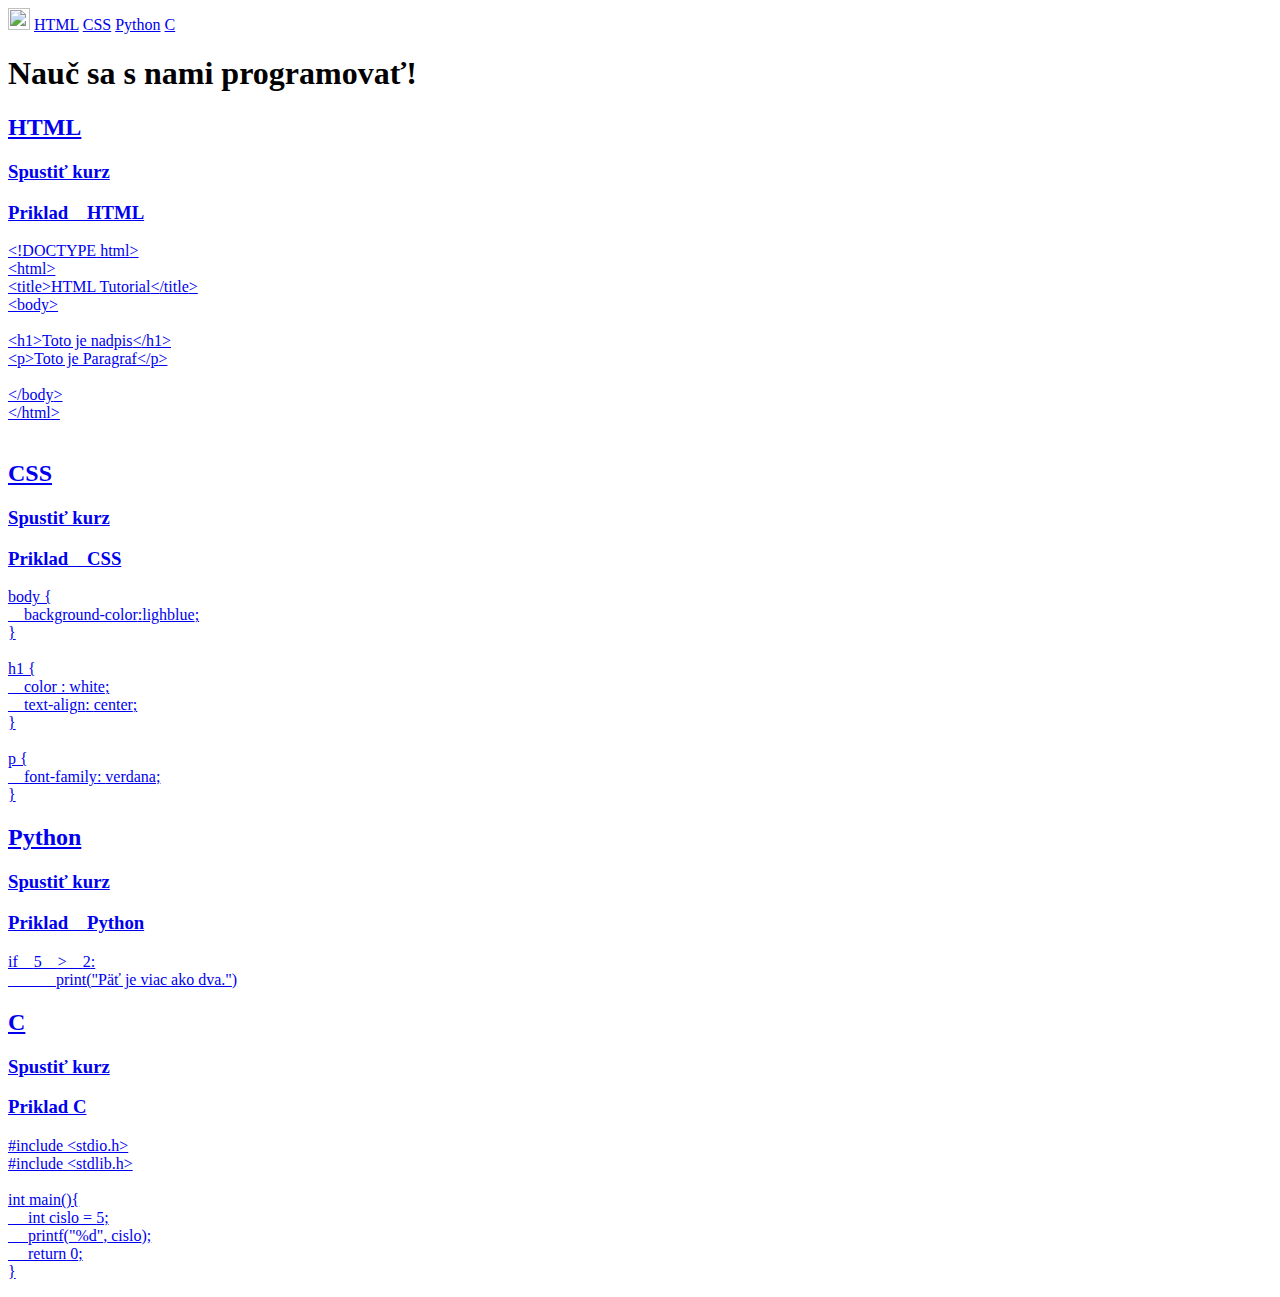
==== index.html @ 9180a60b "AKSDOPASJ IOFHUIASGUI A" ====
<!DOCTYPE html>
<html lang="sk">

<head>
    <meta name="viewport" content="width=device-width, initial-scale=1.0">
    <link rel="stylesheet" href="style.css">
    <title>Document</title>
</head>

<body>
    <header>
        <!-- Left menu: výber lekcie jazyka-->
        <div class="jazyky">
            <a href="index.html" class="selected"><img src="home.png" width="22" height="22" class="obrazok"></a>
            <a href="HTML_tutorial.html">HTML</a>
            <a href="CSS_tutorial.html">CSS</a>
            <a href="PYTHON_tutorial.html">Python</a>
            <a href="C_tutorial.html">C</a>
        </div>
    </header>
    <main>
        <h1>Nauč sa s nami programovať!</h1>
        <a href="HTML_tutorial.html" id="panel" class="html">
            <div class="link_kurz">
                <h2>HTML</h2>
                <h3>Spustiť&nbsp;kurz</h3>
            </div>
            <div class="priklad">
                <div class="vzor">
                    <h3>Priklad&emsp;HTML</h3>
                    <p class="code">
                        <span class="modra">&lt;</span><span class="hneda">!DOCTYPE</span><span class="cervena"> html</span><span class="modra"></span><span class="modra">&gt;</span>
                        <br>
                        <span class="modra">&lt;</span><span class="hneda">html</span><span class="modra">&gt;</span>
                        <br>
                        <span class="modra">&lt;</span><span class="hneda">title</span><span class="modra">&gt;</span>HTML Tutorial<span class="modra">&lt;</span><span class="hneda">/title</span><span class="modra">&gt;</span>
                        <br>
                        <span class="modra">&lt;</span><span class="hneda">body</span><span class="modra">&gt;</span>
                        <br><br>
                        <span class="modra">&lt;</span><span class="hneda">h1</span><span class="modra">&gt;</span>Toto je nadpis<span class="modra">&lt;</span><span class="hneda">/h1</span><span class="modra">&gt;</span>
                        <br>
                        <span class="modra">&lt;</span><span class="hneda">p</span><span class="modra">&gt;</span>Toto je Paragraf<span class="modra">&lt;</span><span class="hneda">/p</span><span class="modra">&gt;</span>
                        <br><br>
                        <span class="modra">&lt;</span><span class="hneda">/body</span><span class="modra">&gt;</span>
                        <br>
                        <span class="modra">&lt;</span><span class="hneda">/html</span><span class="modra">&gt;</span>
                        <br><br>
                    </p>
                </div>
            </div>
        </a>
        <a href="CSS_tutorial.html" id="panel" class="css">
            <div class="link_kurz">
                <h2>CSS</h2>
                <h3>Spustiť&nbsp;kurz</h3>
            </div>
            <div class="priklad">
                <div class="vzor">
                    <h3>Priklad&emsp;CSS</h3>
                    <p class="code">
                        <span class="hneda"> body</span> {
                        <br>
                        <span class="cervena">&emsp;background-color</span>:<span class="modra">lighblue</span>;
                        <br> }
                        <br><br>
                        <span class="hneda">h1</span> {
                        <br>
                        <span class="cervena">&emsp;color</span> : <span class="modra">white</span>;
                        <br>
                        <span class="cervena">&emsp;text-align</span>: <span class="modra">center</span>;
                        <br> }
                        <br><br>
                        <span class="henda">p</span> {
                        <br>
                        <span class="cervena">&emsp;font-family</span>: <span class="modra">verdana</span>;
                        <br> }
                    </p>
                </div>
            </div>
        </a>
        <a href="PYTHON_tutorial.html" id="panel" class="python">
            <div class="link_kurz">
                <h2>Python</h2>
                <h3>Spustiť&nbsp;kurz</h3>
            </div>
            <div class="priklad">
                <div class="vzor">
                    <h3>Priklad&emsp;Python</h3>
                    <p class="code">
                        <span class="modra">if&emsp;</span><span class="cervena">5&emsp;</span>>&emsp;<span class="cervena">2</span>:
                        <br> &emsp;&emsp;&emsp;print(<span class="hneda">"Päť je viac ako dva."</span>)
                    </p>
                </div>
            </div>
        </a>
        <a href="C_tutorial.html" id="panel" class="c">
            <div class="link_kurz">
                <h2>C</h2>
                <h3>Spustiť&nbsp;kurz</h3>
            </div>
            <div class="priklad">
                <div class="vzor">
                    <h3>Priklad C</h3>
                    <p class="code">
                        <span class="hneda">#include &lt;stdio.h&gt; 
                        <br>#include &lt;stdlib.h&gt;</span><br><br>
                        <span class="modra">int</span> <span class="cervena">main</span>(){<br> &emsp;
                        <span class="modra">int</span> cislo = <span class="modra">5</span>;<br> &emsp;
                        <span class="cervena">printf</span>(<span class="hneda">"%d"</span>,<span class="hneda"> cislo</span>);<br> &emsp;
                        <span class="cervena">return</span> <span class="modra">0</span>;<br>}
                    </p>

                </div>
            </div>
        </a>
    </main>
</body>

</html>
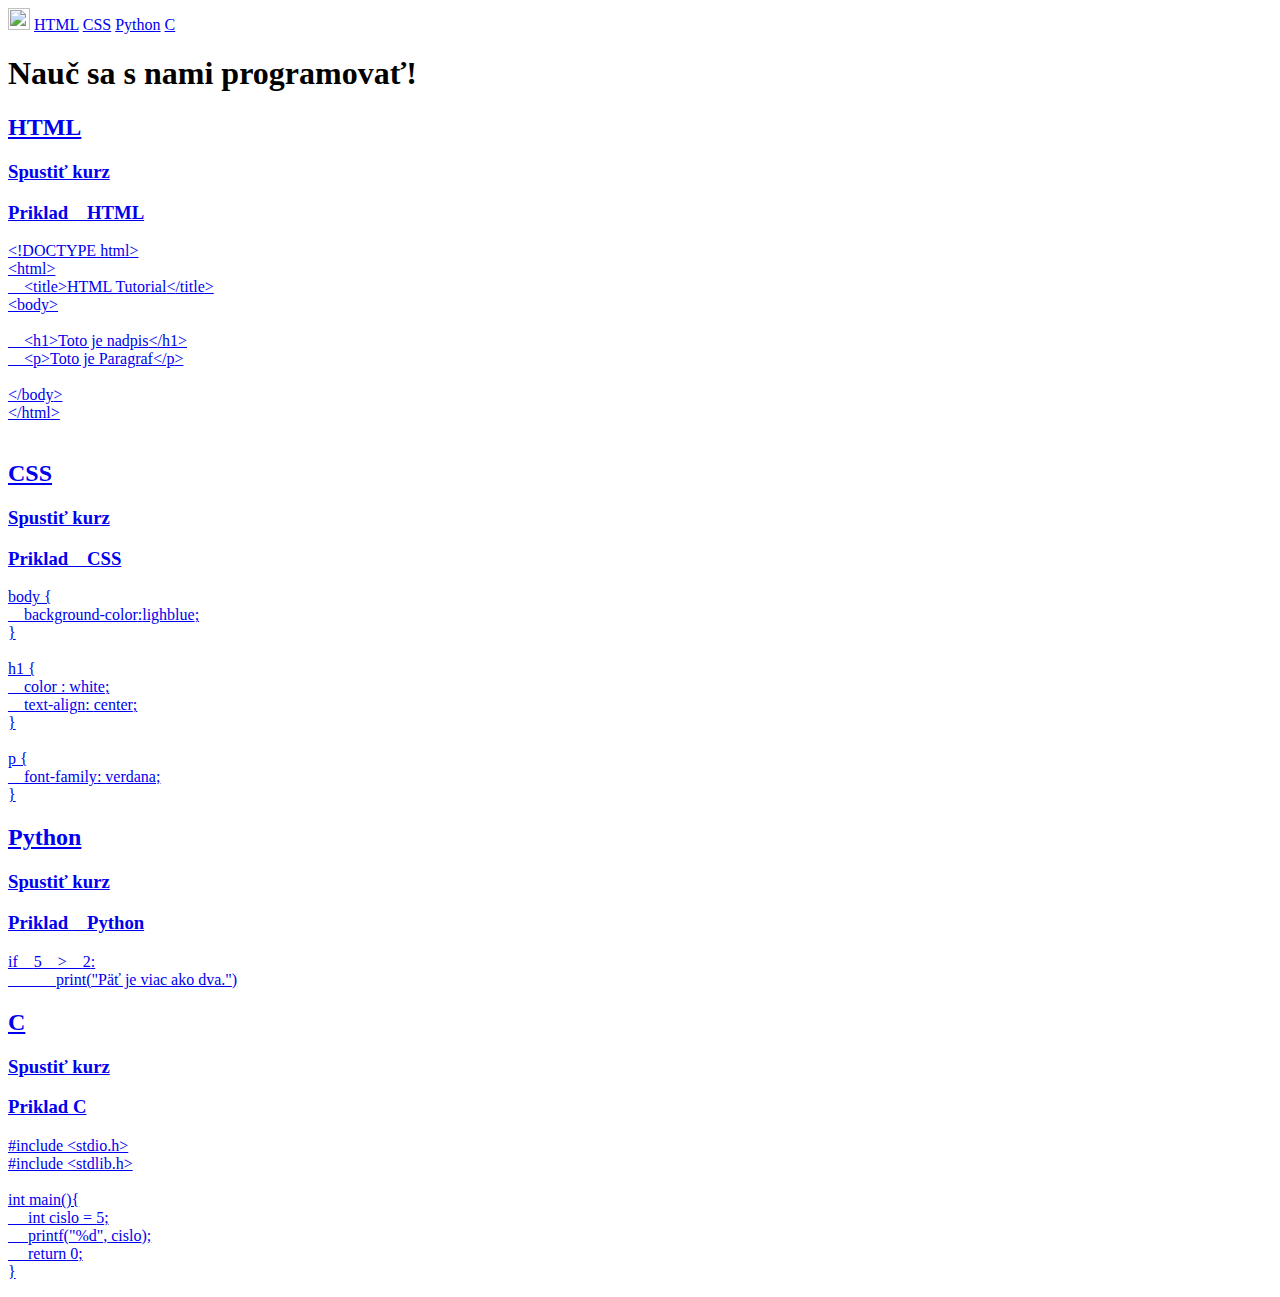
==== commit 624520a5: "..." ====
--- a/index.html
+++ b/index.html
@@ -1,119 +1,118 @@
-<!DOCTYPE html>
-<html lang="sk">
-
-<head>
-    <meta name="viewport" content="width=device-width, initial-scale=1.0">
-    <link rel="stylesheet" href="style.css">
-    <title>Document</title>
-</head>
-
-<body>
-    <header>
-        <!-- Left menu: výber lekcie jazyka-->
-        <div class="jazyky">
-            <a href="index.html" class="selected"><img src="home.png" width="22" height="22" class="obrazok"></a>
-            <a href="HTML_tutorial.html">HTML</a>
-            <a href="CSS_tutorial.html">CSS</a>
-            <a href="PYTHON_tutorial.html">Python</a>
-            <a href="C_tutorial.html">C</a>
-        </div>
-    </header>
-    <main>
-        <h1>Nauč sa s nami programovať!</h1>
-        <a href="HTML_tutorial.html" id="panel" class="html">
-            <div class="link_kurz">
-                <h2>HTML</h2>
-                <h3>Spustiť&nbsp;kurz</h3>
-            </div>
-            <div class="priklad">
-                <div class="vzor">
-                    <h3>Priklad&emsp;HTML</h3>
-                    <p class="code">
-                        <span class="modra">&lt;</span><span class="hneda">!DOCTYPE</span><span class="cervena"> html</span><span class="modra"></span><span class="modra">&gt;</span>
-                        <br>
-                        <span class="modra">&lt;</span><span class="hneda">html</span><span class="modra">&gt;</span>
-                        <br>
-                        <span class="modra">&lt;</span><span class="hneda">title</span><span class="modra">&gt;</span>HTML Tutorial<span class="modra">&lt;</span><span class="hneda">/title</span><span class="modra">&gt;</span>
-                        <br>
-                        <span class="modra">&lt;</span><span class="hneda">body</span><span class="modra">&gt;</span>
-                        <br><br>
-                        <span class="modra">&lt;</span><span class="hneda">h1</span><span class="modra">&gt;</span>Toto je nadpis<span class="modra">&lt;</span><span class="hneda">/h1</span><span class="modra">&gt;</span>
-                        <br>
-                        <span class="modra">&lt;</span><span class="hneda">p</span><span class="modra">&gt;</span>Toto je Paragraf<span class="modra">&lt;</span><span class="hneda">/p</span><span class="modra">&gt;</span>
-                        <br><br>
-                        <span class="modra">&lt;</span><span class="hneda">/body</span><span class="modra">&gt;</span>
-                        <br>
-                        <span class="modra">&lt;</span><span class="hneda">/html</span><span class="modra">&gt;</span>
-                        <br><br>
-                    </p>
-                </div>
-            </div>
-        </a>
-        <a href="CSS_tutorial.html" id="panel" class="css">
-            <div class="link_kurz">
-                <h2>CSS</h2>
-                <h3>Spustiť&nbsp;kurz</h3>
-            </div>
-            <div class="priklad">
-                <div class="vzor">
-                    <h3>Priklad&emsp;CSS</h3>
-                    <p class="code">
-                        <span class="hneda"> body</span> {
-                        <br>
-                        <span class="cervena">&emsp;background-color</span>:<span class="modra">lighblue</span>;
-                        <br> }
-                        <br><br>
-                        <span class="hneda">h1</span> {
-                        <br>
-                        <span class="cervena">&emsp;color</span> : <span class="modra">white</span>;
-                        <br>
-                        <span class="cervena">&emsp;text-align</span>: <span class="modra">center</span>;
-                        <br> }
-                        <br><br>
-                        <span class="henda">p</span> {
-                        <br>
-                        <span class="cervena">&emsp;font-family</span>: <span class="modra">verdana</span>;
-                        <br> }
-                    </p>
-                </div>
-            </div>
-        </a>
-        <a href="PYTHON_tutorial.html" id="panel" class="python">
-            <div class="link_kurz">
-                <h2>Python</h2>
-                <h3>Spustiť&nbsp;kurz</h3>
-            </div>
-            <div class="priklad">
-                <div class="vzor">
-                    <h3>Priklad&emsp;Python</h3>
-                    <p class="code">
-                        <span class="modra">if&emsp;</span><span class="cervena">5&emsp;</span>>&emsp;<span class="cervena">2</span>:
-                        <br> &emsp;&emsp;&emsp;print(<span class="hneda">"Päť je viac ako dva."</span>)
-                    </p>
-                </div>
-            </div>
-        </a>
-        <a href="C_tutorial.html" id="panel" class="c">
-            <div class="link_kurz">
-                <h2>C</h2>
-                <h3>Spustiť&nbsp;kurz</h3>
-            </div>
-            <div class="priklad">
-                <div class="vzor">
-                    <h3>Priklad C</h3>
-                    <p class="code">
-                        <span class="hneda">#include &lt;stdio.h&gt; 
-                        <br>#include &lt;stdlib.h&gt;</span><br><br>
-                        <span class="modra">int</span> <span class="cervena">main</span>(){<br> &emsp;
-                        <span class="modra">int</span> cislo = <span class="modra">5</span>;<br> &emsp;
-                        <span class="cervena">printf</span>(<span class="hneda">"%d"</span>,<span class="hneda"> cislo</span>);<br> &emsp;
-                        <span class="cervena">return</span> <span class="modra">0</span>;<br>}
-                    </p>
-
-                </div>
-            </div>
-        </a>
-    </main>
-</body>
-
+<!DOCTYPE html>
+<html lang="sk">
+
+<head>
+    <meta name="viewport" content="width=device-width, initial-scale=1.0">
+    <link rel="stylesheet" href="style.css">
+    <title>Document</title>
+</head>
+
+<body>
+    <header>
+        <!-- Left menu: výber lekcie jazyka-->
+        <div class="jazyky">
+            <a href="index.html" class="selected"><img src="home.png" width="22" height="22" class="obrazok"></a>
+            <a href="HTML_tutorial.html">HTML</a>
+            <a href="CSS_tutorial.html">CSS</a>
+            <a href="PYTHON_tutorial.html">Python</a>
+            <a href="C_tutorial.html">C</a>
+        </div>
+    </header>
+    <main>
+        <h1>Nauč sa s nami programovať!</h1>
+        <a href="HTML_tutorial.html" id="panel" class="html">
+            <div class="link_kurz">
+                <h2>HTML</h2>
+                <h3>Spustiť&nbsp;kurz</h3>
+            </div>
+            <div class="priklad">
+                <div class="vzor">
+                    <h3>Priklad&emsp;HTML</h3>
+                    <p class="code">
+                        <span class="modra">&lt;</span><span class="hneda">!DOCTYPE</span><span class="cervena"> html</span><span class="modra"></span><span class="modra">&gt;</span>
+                        <br>
+                        <span class="modra">&lt;</span><span class="hneda">html</span><span class="modra">&gt;</span>
+                        <br>
+                        <span class="modra">&emsp;&lt;</span><span class="hneda">title</span><span class="modra">&gt;</span>HTML Tutorial<span class="modra">&lt;</span><span class="hneda">/title</span><span class="modra">&gt;</span>
+                        <br>
+                        <span class="modra">&lt;</span><span class="hneda">body</span><span class="modra">&gt;</span>
+                        <br><br>
+                        <span class="modra">&emsp;&lt;</span><span class="hneda">h1</span><span class="modra">&gt;</span>Toto je nadpis<span class="modra">&lt;</span><span class="hneda">/h1</span><span class="modra">&gt;</span>
+                        <br>
+                        <span class="modra">&emsp;&lt;</span><span class="hneda">p</span><span class="modra">&gt;</span>Toto je Paragraf<span class="modra">&lt;</span><span class="hneda">/p</span><span class="modra">&gt;</span>
+                        <br><br>
+                        <span class="modra">&lt;</span><span class="hneda">/body</span><span class="modra">&gt;</span>
+                        <br>
+                        <span class="modra">&lt;</span><span class="hneda">/html</span><span class="modra">&gt;</span>
+                        <br><br>
+                    </p>
+                </div>
+            </div>
+        </a>
+        <a href="CSS_tutorial.html" id="panel" class="css">
+            <div class="link_kurz">
+                <h2>CSS</h2>
+                <h3>Spustiť&nbsp;kurz</h3>
+            </div>
+            <div class="priklad">
+                <div class="vzor">
+                    <h3>Priklad&emsp;CSS</h3>
+                    <p class="code">
+                        <span class="hneda"> body</span> {
+                        <br>
+                        <span class="cervena">&emsp;background-color</span>:<span class="modra">lighblue</span>;
+                        <br> }
+                        <br><br>
+                        <span class="hneda">h1</span> {
+                        <br>
+                        <span class="cervena">&emsp;color</span> : <span class="modra">white</span>;
+                        <br>
+                        <span class="cervena">&emsp;text-align</span>: <span class="modra">center</span>;
+                        <br> }
+                        <br><br>
+                        <span class="henda">p</span> {
+                        <br>
+                        <span class="cervena">&emsp;font-family</span>: <span class="modra">verdana</span>;
+                        <br> }
+                    </p>
+                </div>
+            </div>
+        </a>
+        <a href="PYTHON_tutorial.html" id="panel" class="python">
+            <div class="link_kurz">
+                <h2>Python</h2>
+                <h3>Spustiť&nbsp;kurz</h3>
+            </div>
+            <div class="priklad">
+                <div class="vzor">
+                    <h3>Priklad&emsp;Python</h3>
+                    <p class="code">
+                        <span class="modra">if&emsp;</span><span class="cervena">5&emsp;</span>>&emsp;<span class="cervena">2</span>:
+                        <br> &emsp;&emsp;&emsp;print(<span class="hneda">"Päť je viac ako dva."</span>)
+                    </p>
+                </div>
+            </div>
+        </a>
+        <a href="C_tutorial.html" id="panel" class="c">
+            <div class="link_kurz">
+                <h2>C</h2>
+                <h3>Spustiť&nbsp;kurz</h3>
+            </div>
+            <div class="priklad">
+                <div class="vzor">
+                    <h3>Priklad C</h3>
+                    <p class="code">
+                        <span class="hneda">#include &lt;stdio.h&gt; 
+                        <br>#include &lt;stdlib.h&gt;</span><br><br>
+                        <span class="modra">int</span> <span class="cervena">main</span>(){<br> &emsp;
+                        <span class="modra">int</span> cislo = <span class="modra">5</span>;<br> &emsp;
+                        <span class="cervena">printf</span>(<span class="hneda">"%d"</span>,<span class="hneda"> cislo</span>);<br> &emsp;
+                        <span class="cervena">return</span> <span class="modra">0</span>;<br>}
+                    </p>
+                </div>
+            </div>
+        </a>
+    </main>
+</body>
+
 </html>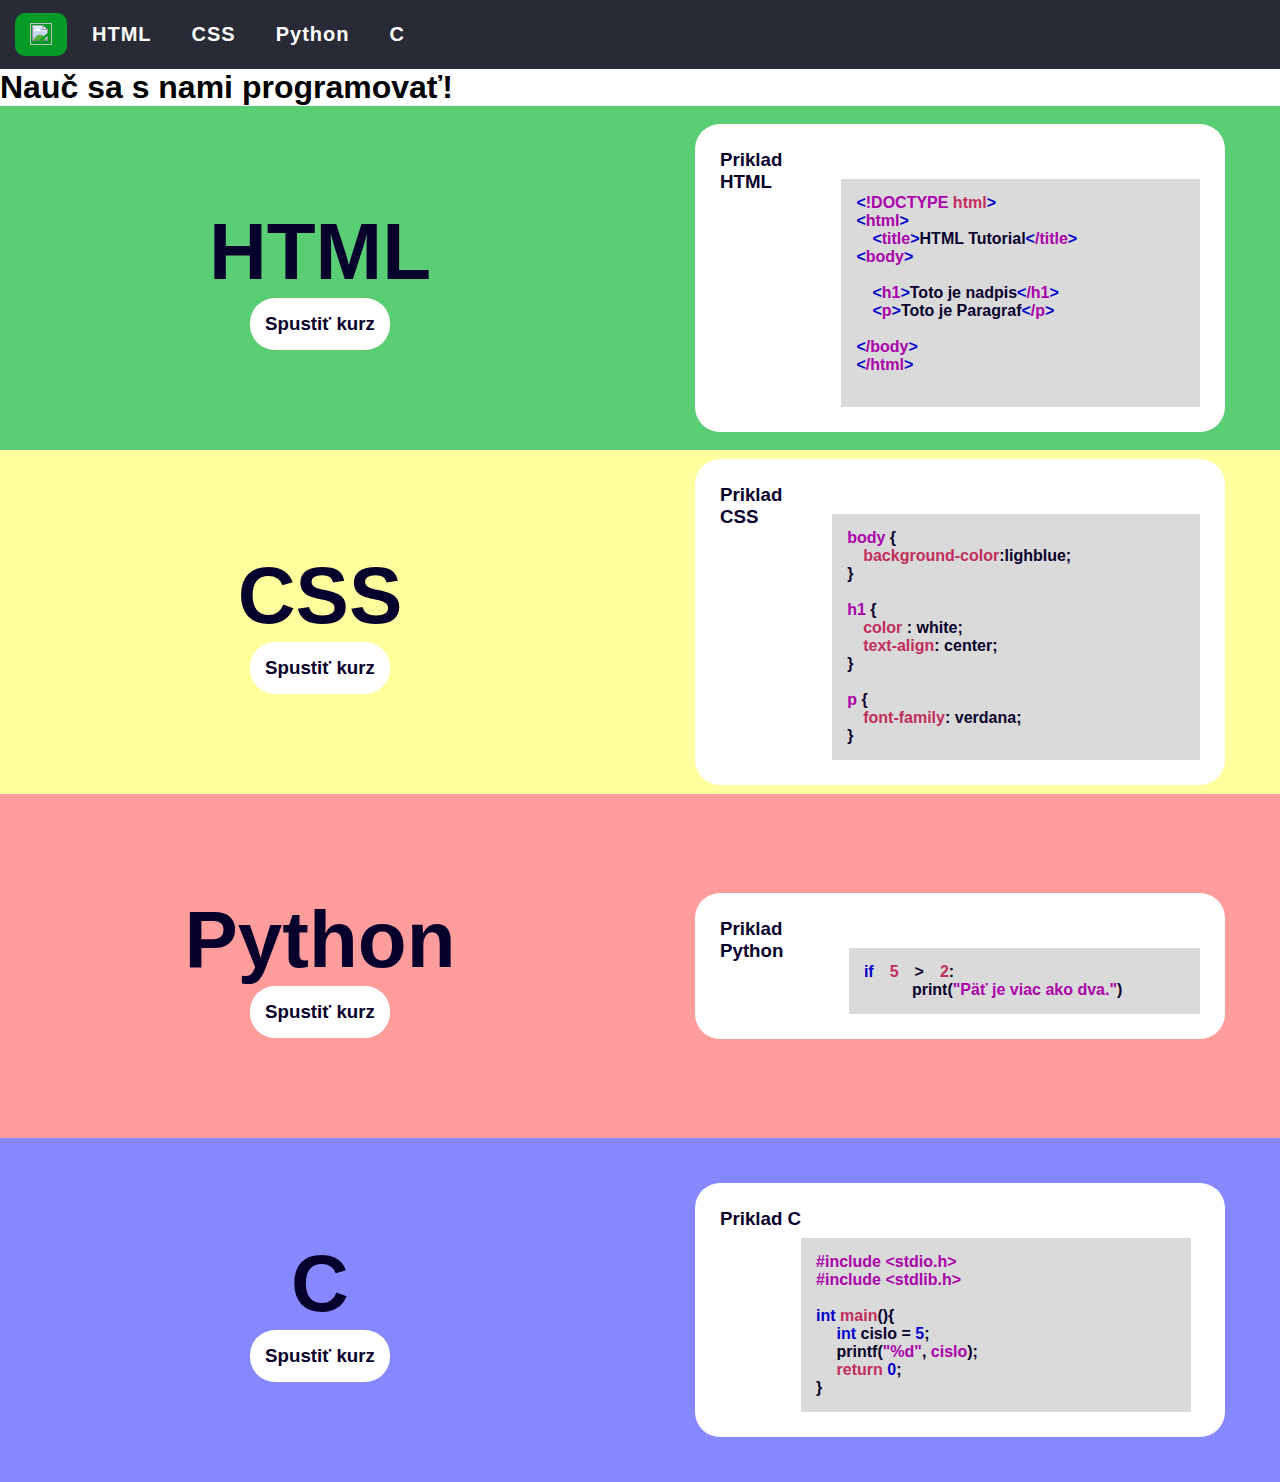
==== commit c2c8756e: "Asi ma uz porazi z tohto" ====
--- a/index.html
+++ b/index.html
@@ -9,7 +9,6 @@
 
 <body>
     <header>
-        <!-- Left menu: výber lekcie jazyka-->
         <div class="jazyky">
             <a href="index.html" class="selected"><img src="home.png" width="22" height="22" class="obrazok"></a>
             <a href="HTML_tutorial.html">HTML</a>
@@ -29,21 +28,21 @@
                 <div class="vzor">
                     <h3>Priklad&emsp;HTML</h3>
                     <p class="code">
-                        <span class="modra">&lt;</span><span class="hneda">!DOCTYPE</span><span class="cervena"> html</span><span class="modra"></span><span class="modra">&gt;</span>
+                        <span class="modra">&lt;</span><span class="fialova">!DOCTYPE</span><span class="cervena"> html</span><span class="modra"></span><span class="modra">&gt;</span>
                         <br>
-                        <span class="modra">&lt;</span><span class="hneda">html</span><span class="modra">&gt;</span>
+                        <span class="modra">&lt;</span><span class="fialova">html</span><span class="modra">&gt;</span>
                         <br>
-                        <span class="modra">&emsp;&lt;</span><span class="hneda">title</span><span class="modra">&gt;</span>HTML Tutorial<span class="modra">&lt;</span><span class="hneda">/title</span><span class="modra">&gt;</span>
+                        <span class="modra">&emsp;&lt;</span><span class="fialova">title</span><span class="modra">&gt;</span>HTML Tutorial<span class="modra">&lt;</span><span class="fialova">/title</span><span class="modra">&gt;</span>
                         <br>
-                        <span class="modra">&lt;</span><span class="hneda">body</span><span class="modra">&gt;</span>
+                        <span class="modra">&lt;</span><span class="fialova">body</span><span class="modra">&gt;</span>
                         <br><br>
-                        <span class="modra">&emsp;&lt;</span><span class="hneda">h1</span><span class="modra">&gt;</span>Toto je nadpis<span class="modra">&lt;</span><span class="hneda">/h1</span><span class="modra">&gt;</span>
+                        <span class="modra">&emsp;&lt;</span><span class="fialova">h1</span><span class="modra">&gt;</span>Toto je nadpis<span class="modra">&lt;</span><span class="fialova">/h1</span><span class="modra">&gt;</span>
                         <br>
-                        <span class="modra">&emsp;&lt;</span><span class="hneda">p</span><span class="modra">&gt;</span>Toto je Paragraf<span class="modra">&lt;</span><span class="hneda">/p</span><span class="modra">&gt;</span>
+                        <span class="modra">&emsp;&lt;</span><span class="fialova">p</span><span class="modra">&gt;</span>Toto je Paragraf<span class="modra">&lt;</span><span class="fialova">/p</span><span class="modra">&gt;</span>
                         <br><br>
-                        <span class="modra">&lt;</span><span class="hneda">/body</span><span class="modra">&gt;</span>
+                        <span class="modra">&lt;</span><span class="fialova">/body</span><span class="modra">&gt;</span>
                         <br>
-                        <span class="modra">&lt;</span><span class="hneda">/html</span><span class="modra">&gt;</span>
+                        <span class="modra">&lt;</span><span class="fialova">/html</span><span class="modra">&gt;</span>
                         <br><br>
                     </p>
                 </div>
@@ -58,21 +57,21 @@
                 <div class="vzor">
                     <h3>Priklad&emsp;CSS</h3>
                     <p class="code">
-                        <span class="hneda"> body</span> {
+                        <span class="fialova"> body</span> {
                         <br>
-                        <span class="cervena">&emsp;background-color</span>:<span class="modra">lighblue</span>;
+                        <span class="cervena">&emsp;background-color</span>:<span>lighblue</span>;
                         <br> }
                         <br><br>
-                        <span class="hneda">h1</span> {
+                        <span class="fialova">h1</span> {
                         <br>
-                        <span class="cervena">&emsp;color</span> : <span class="modra">white</span>;
+                        <span class="cervena">&emsp;color</span> : <span>white</span>;
                         <br>
-                        <span class="cervena">&emsp;text-align</span>: <span class="modra">center</span>;
+                        <span class="cervena">&emsp;text-align</span>: <span>center</span>;
                         <br> }
                         <br><br>
-                        <span class="henda">p</span> {
+                        <span class="fialova">p</span> {
                         <br>
-                        <span class="cervena">&emsp;font-family</span>: <span class="modra">verdana</span>;
+                        <span class="cervena">&emsp;font-family</span>: <span>verdana</span>;
                         <br> }
                     </p>
                 </div>
@@ -86,9 +85,9 @@
             <div class="priklad">
                 <div class="vzor">
                     <h3>Priklad&emsp;Python</h3>
-                    <p class="code">
+                    <span class="code">
                         <span class="modra">if&emsp;</span><span class="cervena">5&emsp;</span>>&emsp;<span class="cervena">2</span>:
-                        <br> &emsp;&emsp;&emsp;print(<span class="hneda">"Päť je viac ako dva."</span>)
+                        <br> &emsp;&emsp;&emsp;<span>print</span>(<span class="fialova">"Päť je viac ako dva."</span>)
                     </p>
                 </div>
             </div>
@@ -102,11 +101,11 @@
                 <div class="vzor">
                     <h3>Priklad C</h3>
                     <p class="code">
-                        <span class="hneda">#include &lt;stdio.h&gt; 
+                        <span class="fialova">#include &lt;stdio.h&gt; 
                         <br>#include &lt;stdlib.h&gt;</span><br><br>
                         <span class="modra">int</span> <span class="cervena">main</span>(){<br> &emsp;
                         <span class="modra">int</span> cislo = <span class="modra">5</span>;<br> &emsp;
-                        <span class="cervena">printf</span>(<span class="hneda">"%d"</span>,<span class="hneda"> cislo</span>);<br> &emsp;
+                        printf(<span class="fialova">"%d"</span>,<span class="fialova"> cislo</span>);<br> &emsp;
                         <span class="cervena">return</span> <span class="modra">0</span>;<br>}
                     </p>
                 </div>
--- a/style.css
+++ b/style.css
@@ -0,0 +1,175 @@
+* {
+  margin: 0;
+}
+
+body {
+  width: 100%;
+  font-family: "Source Sans Pro", sans-serif;
+}
+body a {
+  color: rgb(8, 0, 44);
+  text-decoration: none;
+  font-size: 16px;
+  font-weight: bold;
+}
+body header {
+  color: black;
+  position: fixed;
+  z-index: 1;
+  top: 0;
+  width: 100%;
+  min-height: 60px;
+  height: -moz-fit-content;
+  height: fit-content;
+  background: #282A35;
+}
+body header .jazyky {
+  display: grid;
+  justify-content: start;
+  padding: 13px 10px;
+  overflow: auto;
+  scrollbar-width: thin;
+  -ms-overflow-style: none;
+  scroll-behavior: smooth;
+}
+body header .jazyky a {
+  display: grid;
+  grid-row: 1;
+  width: -moz-fit-content;
+  width: fit-content;
+  font-size: 20px;
+  font-weight: bold;
+  letter-spacing: 1px;
+  padding: 10px 15px;
+  margin: 0 5px;
+  color: white;
+  background: #282A35;
+}
+body header .jazyky a:hover {
+  background: #202129;
+}
+body header .jazyky .selected {
+  background: rgb(4, 156, 39);
+  border-radius: 10px;
+}
+body header .jazyky .selected:hover {
+  background: rgb(3, 105, 27);
+}
+body main {
+  margin-top: 69px;
+  display: grid;
+}
+body main .html {
+  background: rgb(90, 206, 117);
+}
+body main .css {
+  background: rgb(255, 255, 157);
+}
+body main .python {
+  background: rgb(255, 156, 156);
+}
+body main .c {
+  background: rgb(135, 135, 255);
+}
+body main #panel {
+  display: grid;
+}
+@media (min-width: 1000px) {
+  body main #panel {
+    grid-template-columns: 50%;
+  }
+  body main #panel h2 {
+    width: -moz-fit-content;
+    width: fit-content;
+  }
+  body main #panel .priklad {
+    max-width: 1000px;
+  }
+}
+@media (max-width: 999px) {
+  body main #panel {
+    grid-template-columns: 35% 65%;
+  }
+  body main #panel h2 {
+    width: -moz-fit-content;
+    width: fit-content;
+  }
+  body main #panel .priklad {
+    max-width: 700px;
+  }
+}
+@media (max-width: 780px) {
+  body main #panel {
+    display: block;
+    height: -moz-fit-content;
+    height: fit-content;
+  }
+  body main #panel .priklad {
+    display: block;
+    height: 0;
+    width: 0;
+    position: absolute;
+    left: 0;
+    top: 0;
+  }
+  body main #panel .priklad h2 {
+    width: 100%;
+  }
+  body main #panel .priklad * {
+    visibility: hidden;
+  }
+}
+body main #panel .link_kurz {
+  display: grid;
+  grid-template-rows: 2;
+  height: -moz-fit-content;
+  height: fit-content;
+  padding: 100px 0;
+  justify-items: center;
+  align-content: center;
+}
+body main #panel .link_kurz h2 {
+  grid-row: 1;
+  font-size: 80px;
+}
+body main #panel .link_kurz h3 {
+  grid-row: 2;
+  display: block;
+  width: -moz-fit-content;
+  width: fit-content;
+  height: -moz-fit-content;
+  height: fit-content;
+  padding: 15px;
+  border-radius: 25px;
+  background: white;
+}
+body main #panel .priklad {
+  grid-column: 2;
+  display: flex;
+  justify-content: center;
+  align-items: center;
+}
+body main #panel .priklad .vzor {
+  display: flex;
+  padding: 25px;
+  width: 75%;
+  height: -moz-fit-content;
+  height: fit-content;
+  border-radius: 25px;
+  background: white;
+}
+body main #panel .priklad .vzor .code {
+  width: 75%;
+  margin-top: 30px;
+  padding: 15px;
+  background: rgb(218, 218, 218);
+}
+body main .fialova {
+  color: rgb(170, 1, 170);
+}
+body main .modra {
+  color: mediumblue;
+}
+body main .cervena {
+  color: rgb(194, 45, 90);
+}
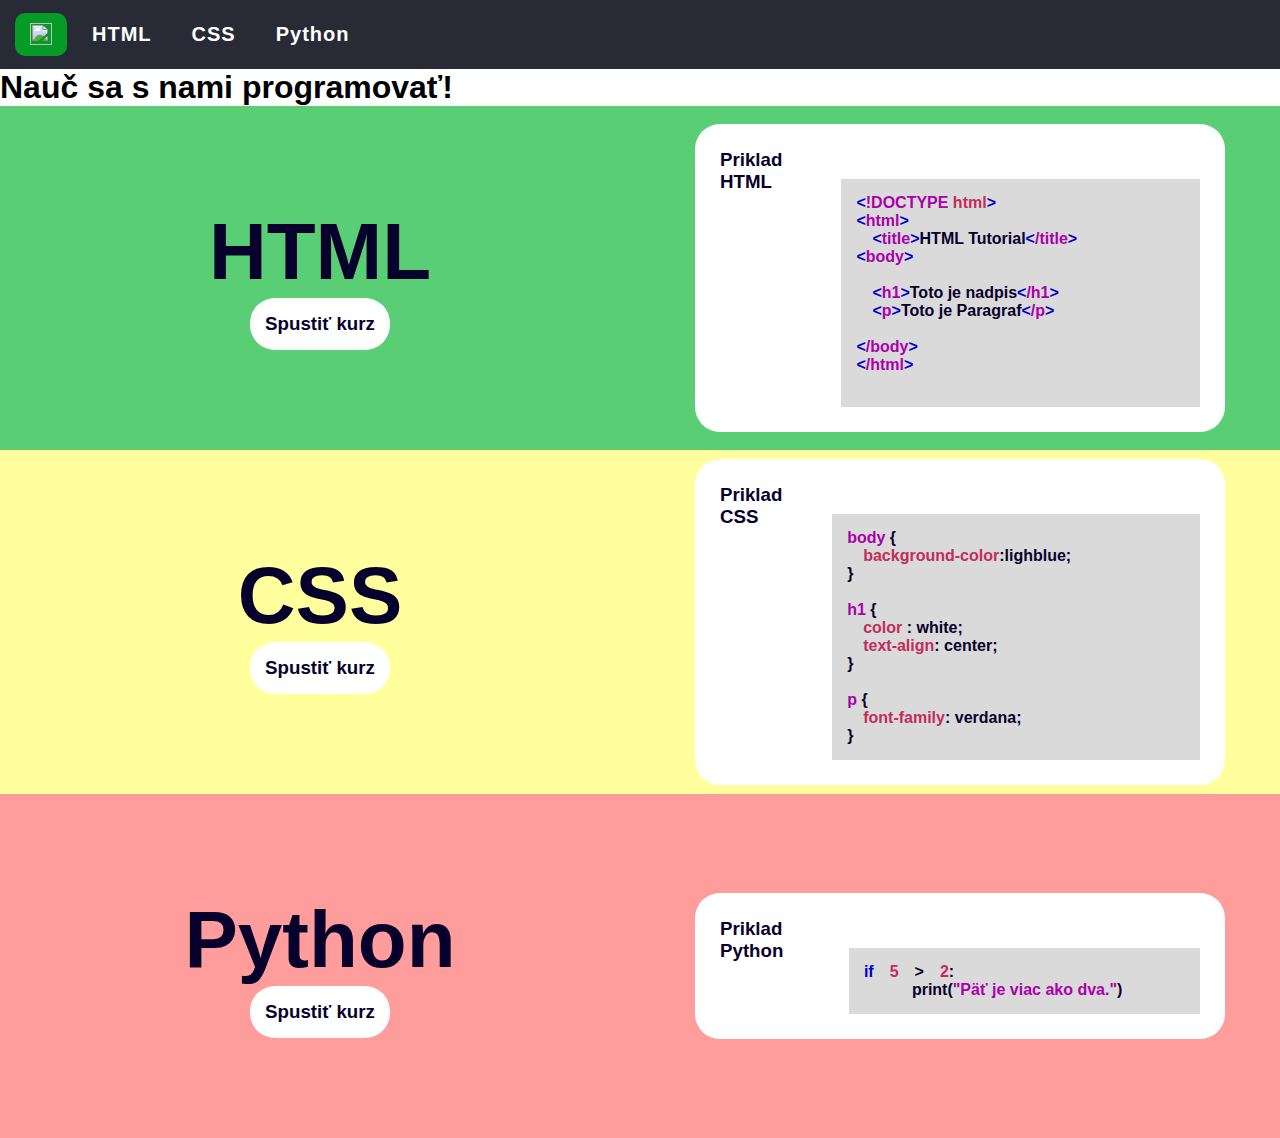
==== commit 187551ae: "fdbjm" ====
--- a/index.html
+++ b/index.html
@@ -14,7 +14,6 @@
             <a href="HTML_tutorial.html">HTML</a>
             <a href="CSS_tutorial.html">CSS</a>
             <a href="PYTHON_tutorial.html">Python</a>
-            <a href="C_tutorial.html">C</a>
         </div>
     </header>
     <main>
@@ -92,25 +91,6 @@
                 </div>
             </div>
         </a>
-        <a href="C_tutorial.html" id="panel" class="c">
-            <div class="link_kurz">
-                <h2>C</h2>
-                <h3>Spustiť&nbsp;kurz</h3>
-            </div>
-            <div class="priklad">
-                <div class="vzor">
-                    <h3>Priklad C</h3>
-                    <p class="code">
-                        <span class="fialova">#include &lt;stdio.h&gt; 
-                        <br>#include &lt;stdlib.h&gt;</span><br><br>
-                        <span class="modra">int</span> <span class="cervena">main</span>(){<br> &emsp;
-                        <span class="modra">int</span> cislo = <span class="modra">5</span>;<br> &emsp;
-                        printf(<span class="fialova">"%d"</span>,<span class="fialova"> cislo</span>);<br> &emsp;
-                        <span class="cervena">return</span> <span class="modra">0</span>;<br>}
-                    </p>
-                </div>
-            </div>
-        </a>
     </main>
 </body>
 
